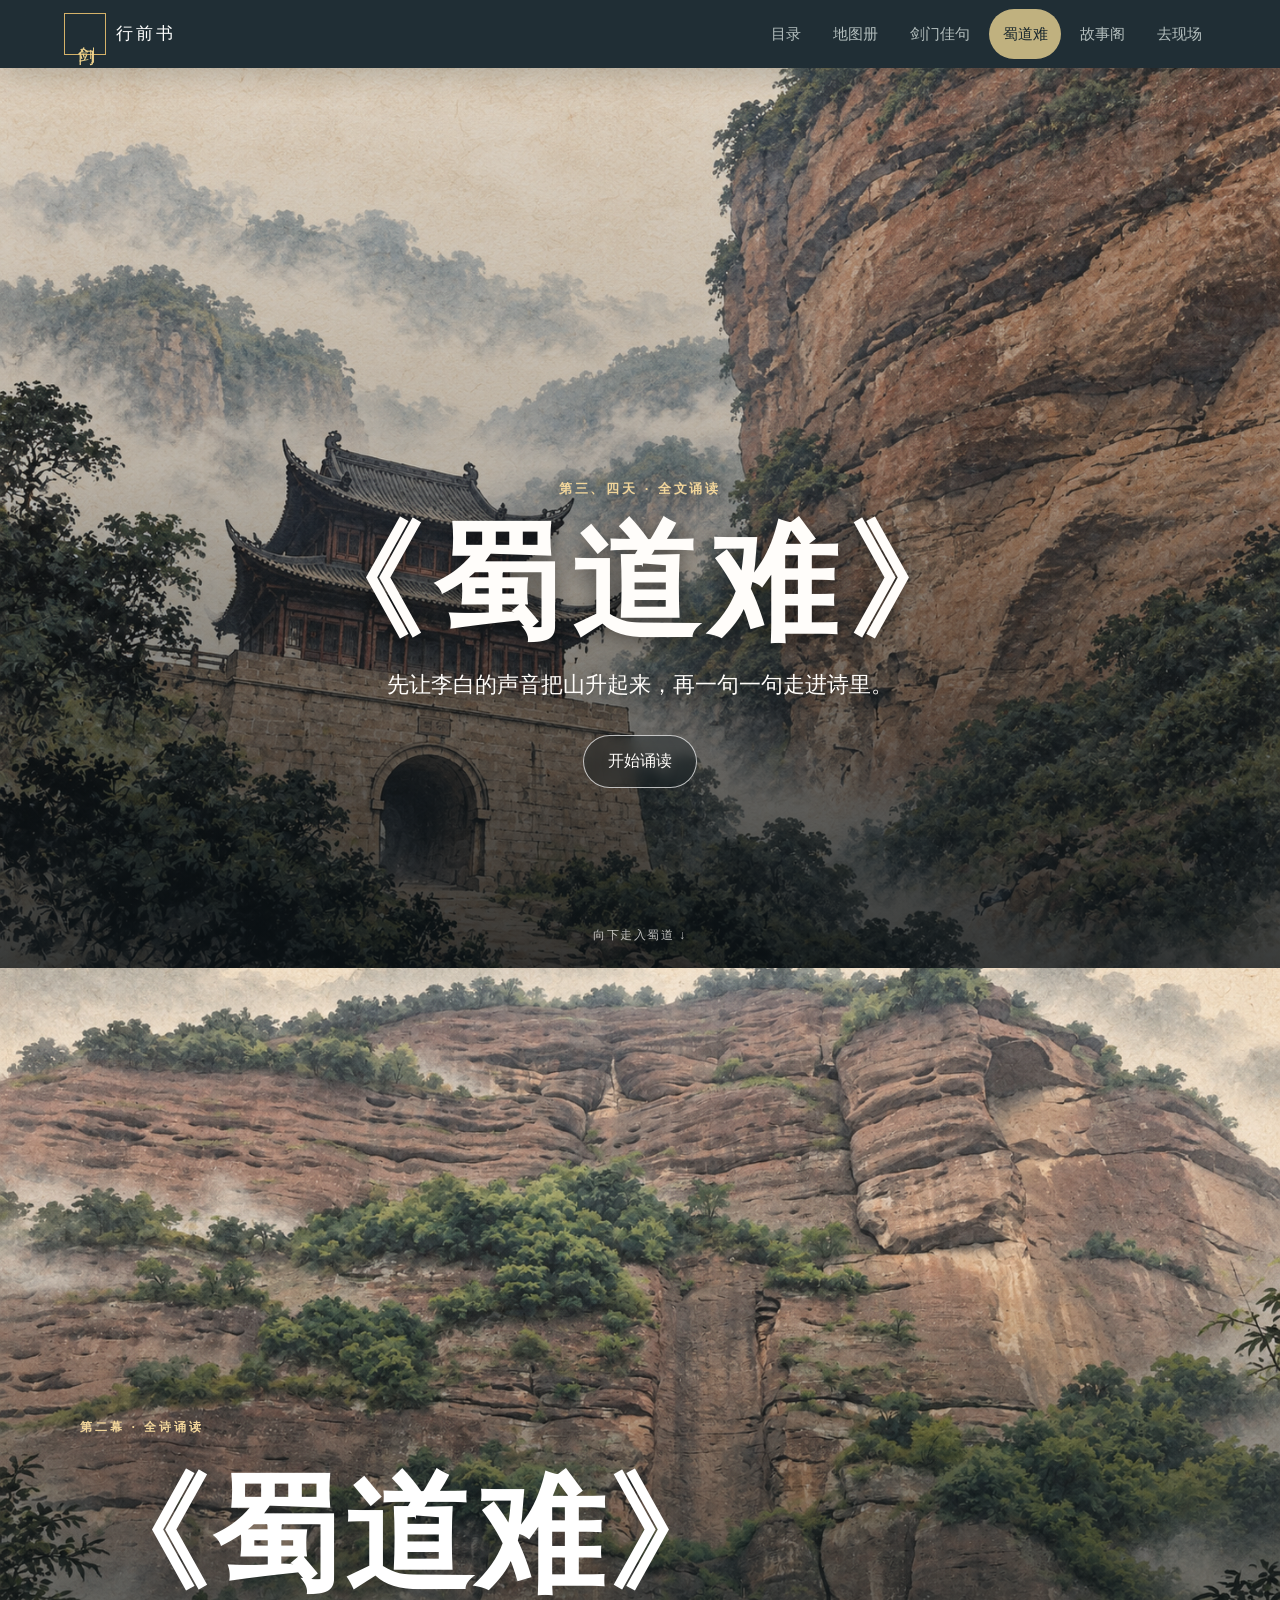
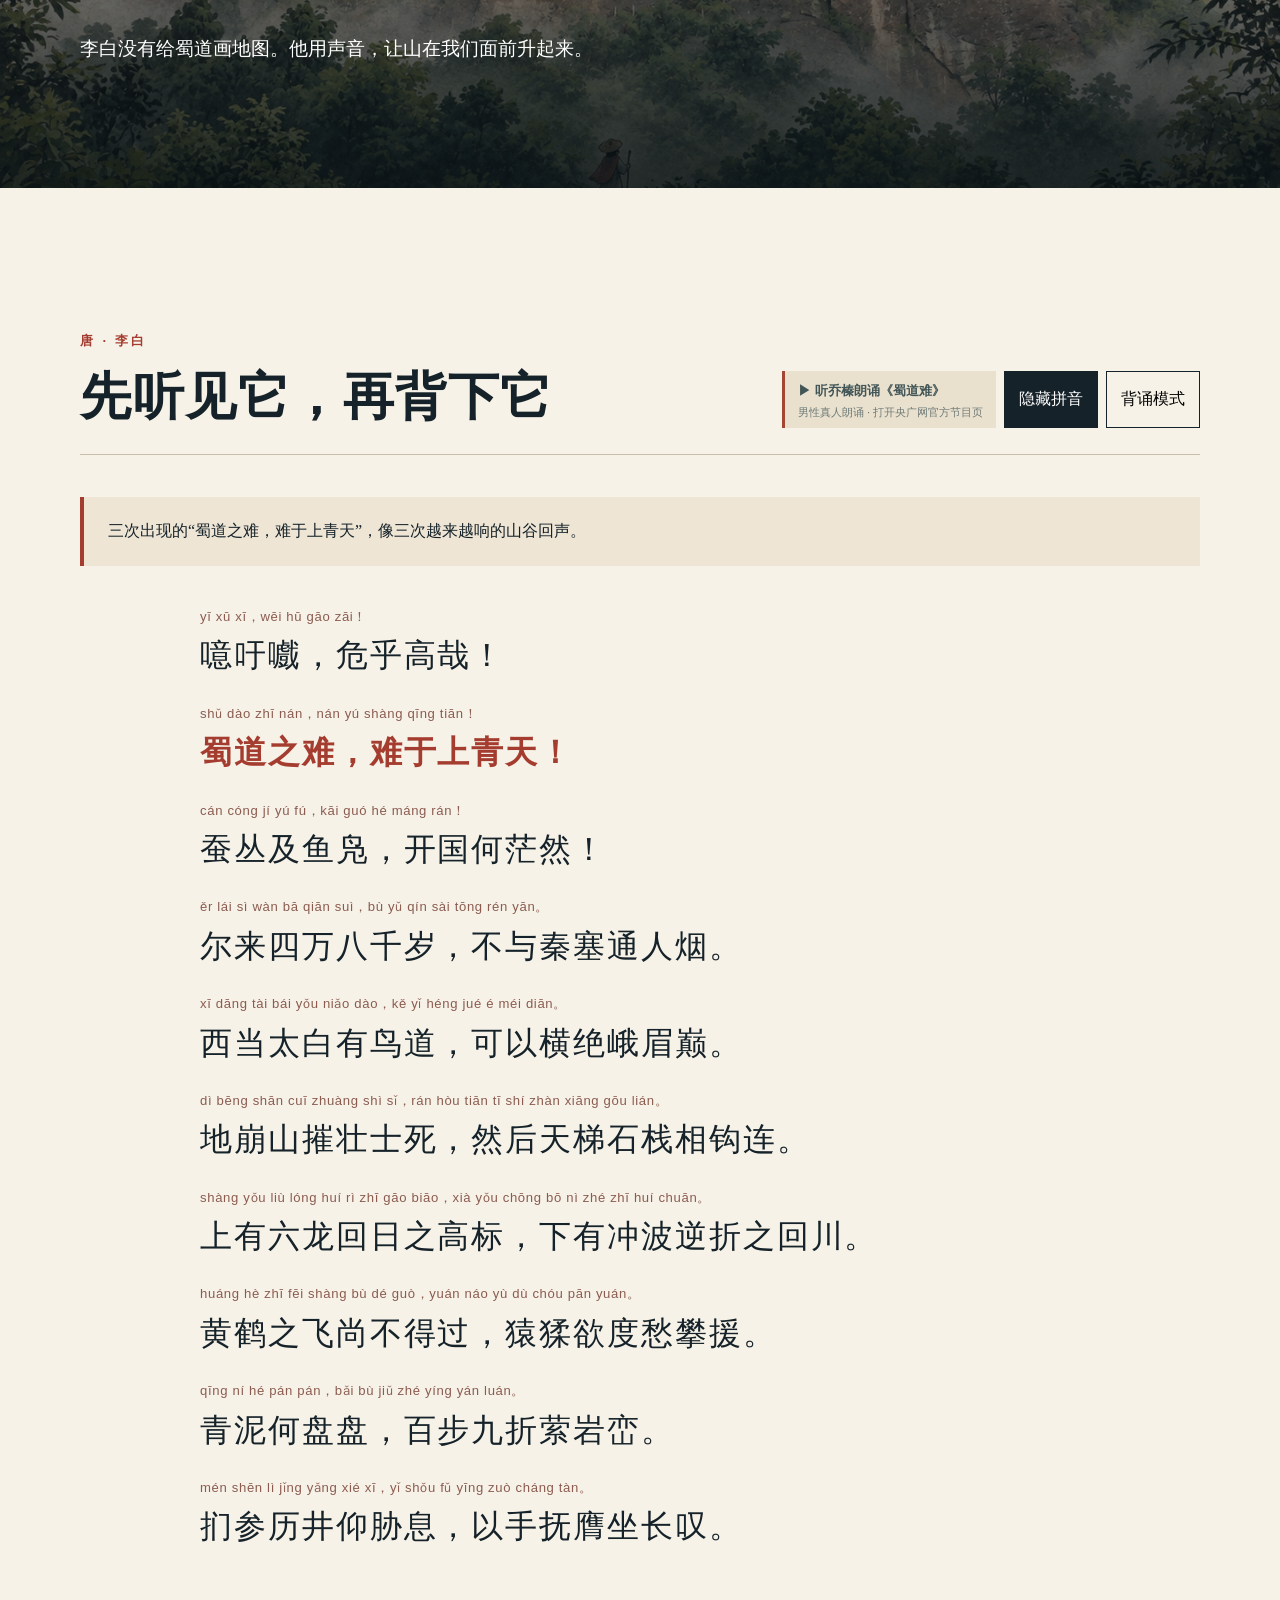
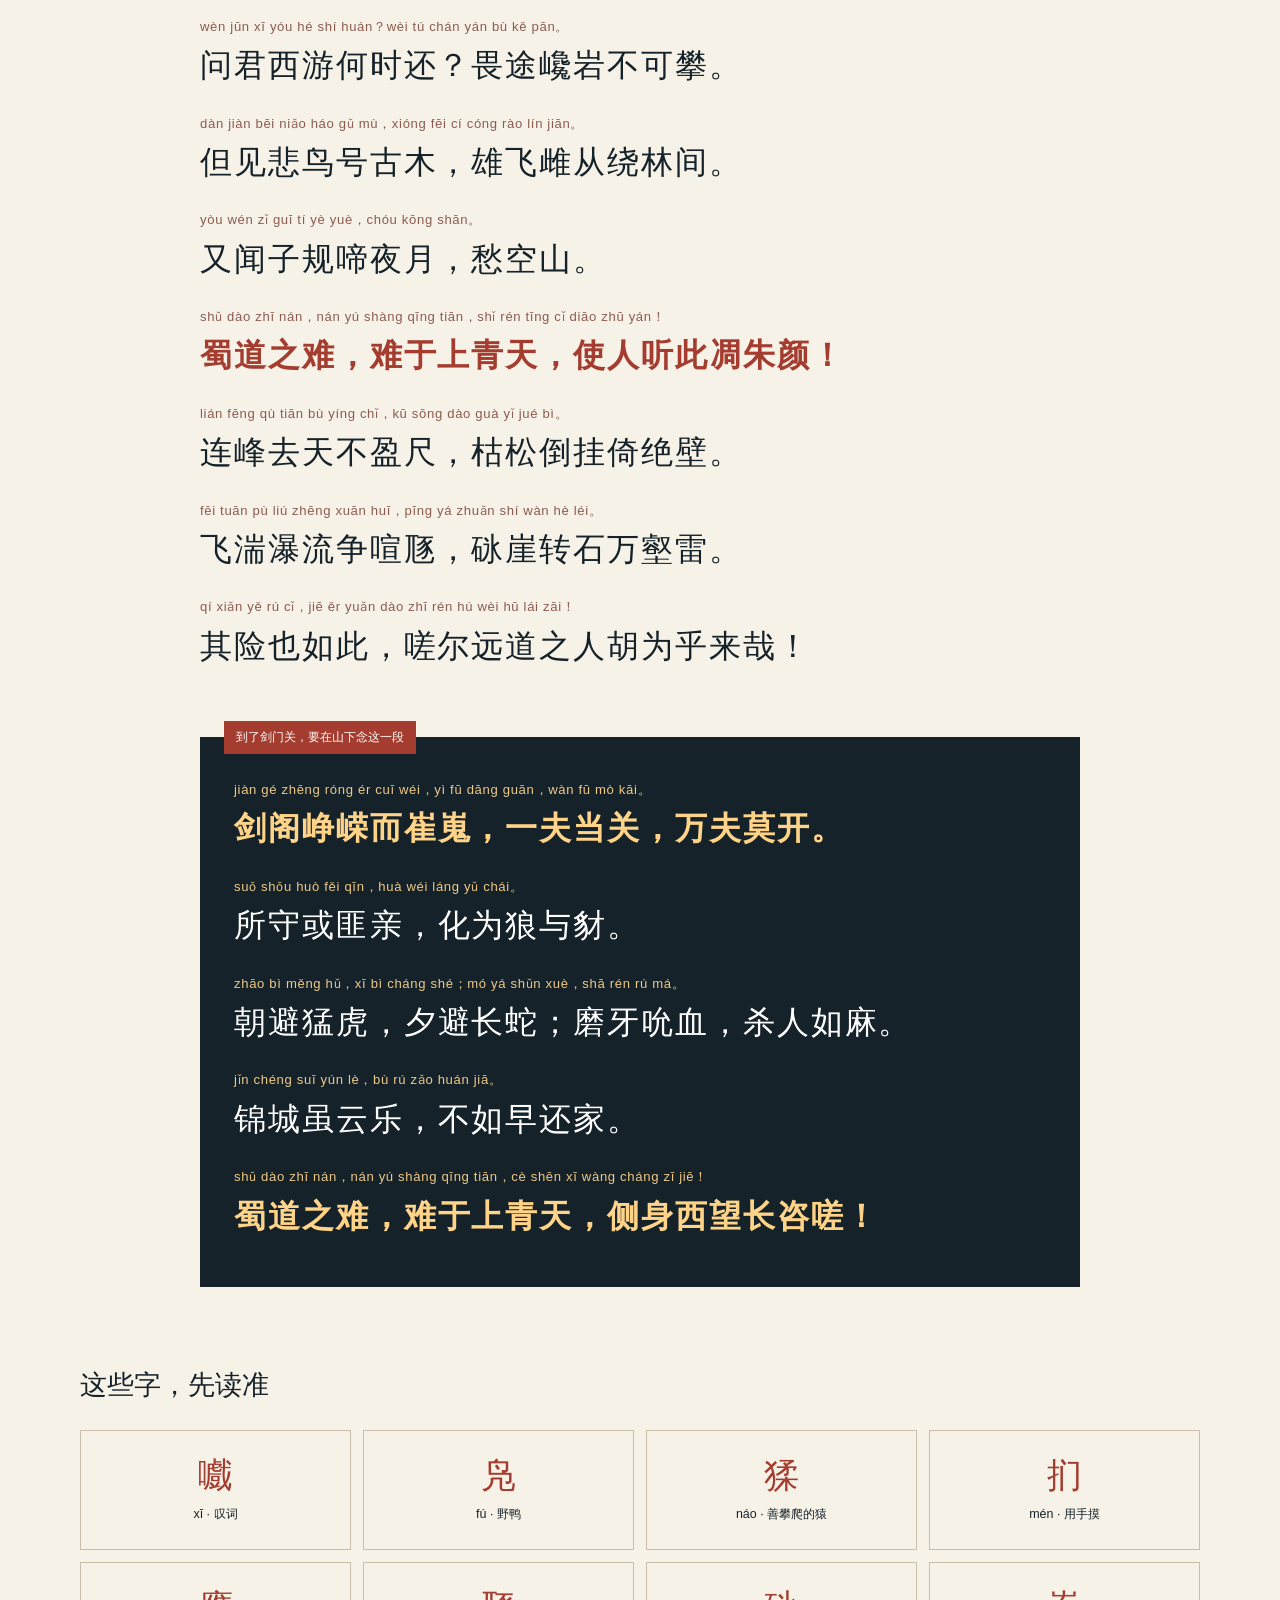
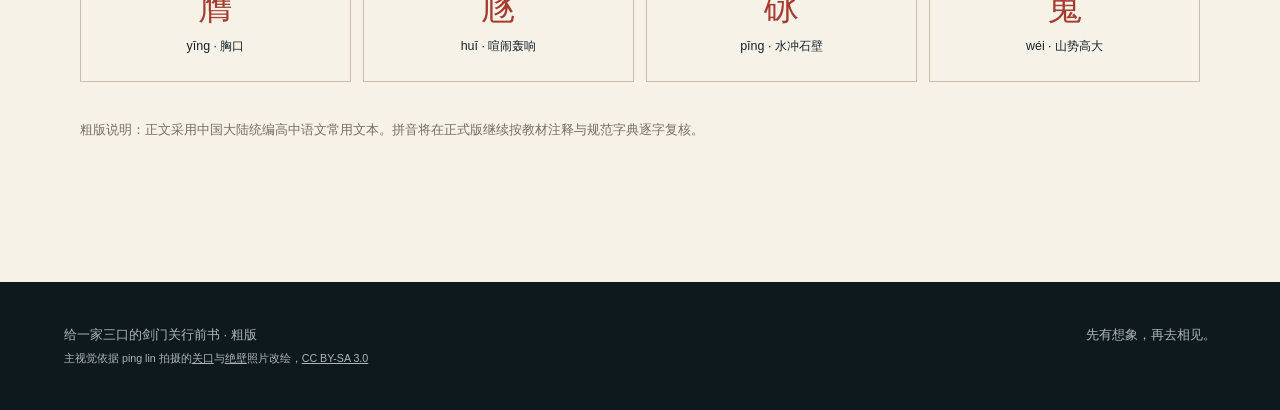
==== shudaonan.html @ 5fd0c571 "Publish complete Jianmen Pass family reading site" ====
<!doctype html>
<html lang="zh-CN">
<head>
  <meta charset="utf-8">
  <meta name="viewport" content="width=device-width, initial-scale=1">
  <meta name="theme-color" content="#17252c">
  <meta name="description" content="给孩子的剑门关行前想象之旅：诗词、地理与历史故事。">
  <title>《蜀道难》全文诵读｜剑门行前书</title>
  <link rel="icon" href="assets/favicon.svg" type="image/svg+xml">
  <link rel="stylesheet" href="styles.css">
</head>
<body class="poem-book">
  <header class="book-nav">
    <a class="book-mark" href="index.html"><span>剑门</span>行前书</a>
    <button class="nav-menu" type="button" aria-expanded="false" aria-controls="chapter-nav">章节</button>
    <nav id="chapter-nav" aria-label="全书章节"><a href="index.html">目录</a><a href="map.html">地图册</a><a href="quotes.html">剑门佳句</a><a class="current" href="shudaonan.html">蜀道难</a><a href="stories.html">故事阁</a><a href="quest.html">去现场</a></nav>
  </header>

  <main>
    <section class="hero" id="start">
      <img src="assets/jianmen-hero.png" alt="依据真实剑门关关楼与砾岩绝壁改绘的水墨画">
      <div class="hero-shade"></div>
      <div class="hero-copy">
        <p class="eyebrow">第三、四天 · 全文诵读</p>
        <h1>《蜀道难》</h1>
        <p>先让李白的声音把山升起来，再一句一句走进诗里。</p>
        <a class="start-button" href="#poem">开始诵读</a>
      </div>
      <span class="scroll-hint" aria-hidden="true">向下走入蜀道 ↓</span>
    </section>

    <section class="chapter gate" id="gate">
      <div class="chapter-number">第一幕</div>
      <div class="gate-grid">
        <div>
          <p class="kicker">两座大山，为什么会成为一扇门？</p>
          <h2>山把路挤得很窄，<br>人便在这里造了一座关。</h2>
          <p class="lead">想象古代的四川：四周都是大山。要从北方走进来，人、马和货物不能随便翻山，只能寻找少数能够穿过群山的道路。</p>
          <p>大剑山与小剑山之间，有一道狭窄的通路。两边山峰高高立起，远看像两扇石门——“剑门”这个名字，便有了画面。</p>
        </div>
        <aside class="think-card">
          <span>先别找标准答案</span>
          <strong>如果一条路窄到只能容下很少的人，很多人一起进攻会发生什么？</strong>
          <button type="button" class="reveal-button" data-reveal="gate-answer">看看古人的答案</button>
          <p id="gate-answer" class="hidden-answer">守在狭窄处的人不用面对所有敌人。这就是“一夫当关，万夫莫开”背后的地理。</p>
        </aside>
      </div>
    </section>

    <section class="poem-intro" id="poem">
      <img src="assets/shudao-poem.png" alt="依据真实剑门关层状砾岩绝壁改绘的水墨画，画中有一位小小的古代旅人">
      <div class="poem-title">
        <p class="chapter-number light">第二幕 · 全诗诵读</p>
        <h2>《蜀道难》</h2>
        <p>李白没有给蜀道画地图。他用声音，让山在我们面前升起来。</p>
      </div>
    </section>

    <section class="poem-reader" aria-labelledby="poem-heading">
      <div class="reader-head">
        <div>
          <p class="kicker">唐 · 李白</p>
          <h2 id="poem-heading">先听见它，再背下它</h2>
        </div>
        <div class="reader-controls" aria-label="诵读显示设置">
          <a class="audio-status audio-ready" href="https://www.cnr.cn/zgzb/zgdwt107/wzsl/" target="_blank" rel="noreferrer"><b>▶ 听乔榛朗诵《蜀道难》</b><small>男性真人朗诵 · 打开央广网官方节目页</small></a>
          <button type="button" class="control active" id="pinyin-toggle" aria-pressed="true">隐藏拼音</button>
          <button type="button" class="control" id="memory-toggle" aria-pressed="false">背诵模式</button>
        </div>
      </div>

      <div class="chant-note">三次出现的“蜀道之难，难于上青天”，像三次越来越响的山谷回声。</div>

      <article class="poem-text pinyin-on">
        <section class="poem-stanza">
          <p class="pinyin">yī xū xī，wēi hū gāo zāi！</p><p class="verse">噫吁嚱，危乎高哉！</p>
          <p class="pinyin">shǔ dào zhī nán，nán yú shàng qīng tiān！</p><p class="verse refrain">蜀道之难，难于上青天！</p>
          <p class="pinyin">cán cóng jí yú fú，kāi guó hé máng rán！</p><p class="verse">蚕丛及鱼凫，开国何茫然！</p>
          <p class="pinyin">ěr lái sì wàn bā qiān suì，bù yǔ qín sài tōng rén yān。</p><p class="verse">尔来四万八千岁，不与秦塞通人烟。</p>
          <p class="pinyin">xī dāng tài bái yǒu niǎo dào，kě yǐ héng jué é méi diān。</p><p class="verse">西当太白有鸟道，可以横绝峨眉巅。</p>
          <p class="pinyin">dì bēng shān cuī zhuàng shì sǐ，rán hòu tiān tī shí zhàn xiāng gōu lián。</p><p class="verse">地崩山摧壮士死，然后天梯石栈相钩连。</p>
          <p class="pinyin">shàng yǒu liù lóng huí rì zhī gāo biāo，xià yǒu chōng bō nì zhé zhī huí chuān。</p><p class="verse">上有六龙回日之高标，下有冲波逆折之回川。</p>
          <p class="pinyin">huáng hè zhī fēi shàng bù dé guò，yuán náo yù dù chóu pān yuán。</p><p class="verse">黄鹤之飞尚不得过，猿猱欲度愁攀援。</p>
          <p class="pinyin">qīng ní hé pán pán，bǎi bù jiǔ zhé yíng yán luán。</p><p class="verse">青泥何盘盘，百步九折萦岩峦。</p>
          <p class="pinyin">mén shēn lì jǐng yǎng xié xī，yǐ shǒu fǔ yīng zuò cháng tàn。</p><p class="verse">扪参历井仰胁息，以手抚膺坐长叹。</p>
        </section>

        <section class="poem-stanza">
          <p class="pinyin">wèn jūn xī yóu hé shí huán？wèi tú chán yán bù kě pān。</p><p class="verse">问君西游何时还？畏途巉岩不可攀。</p>
          <p class="pinyin">dàn jiàn bēi niǎo háo gǔ mù，xióng fēi cí cóng rào lín jiān。</p><p class="verse">但见悲鸟号古木，雄飞雌从绕林间。</p>
          <p class="pinyin">yòu wén zǐ guī tí yè yuè，chóu kōng shān。</p><p class="verse">又闻子规啼夜月，愁空山。</p>
          <p class="pinyin">shǔ dào zhī nán，nán yú shàng qīng tiān，shǐ rén tīng cǐ diāo zhū yán！</p><p class="verse refrain">蜀道之难，难于上青天，使人听此凋朱颜！</p>
          <p class="pinyin">lián fēng qù tiān bù yíng chǐ，kū sōng dào guà yǐ jué bì。</p><p class="verse">连峰去天不盈尺，枯松倒挂倚绝壁。</p>
          <p class="pinyin">fēi tuān pù liú zhēng xuān huī，pīng yá zhuǎn shí wàn hè léi。</p><p class="verse">飞湍瀑流争喧豗，砯崖转石万壑雷。</p>
          <p class="pinyin">qí xiǎn yě rú cǐ，jiē ěr yuǎn dào zhī rén hú wèi hū lái zāi！</p><p class="verse">其险也如此，嗟尔远道之人胡为乎来哉！</p>
        </section>

        <section class="poem-stanza key-stanza">
          <span class="location-tag">到了剑门关，要在山下念这一段</span>
          <p class="pinyin">jiàn gé zhēng róng ér cuī wéi，yì fū dāng guān，wàn fū mò kāi。</p><p class="verse refrain">剑阁峥嵘而崔嵬，一夫当关，万夫莫开。</p>
          <p class="pinyin">suǒ shǒu huò fěi qīn，huà wéi láng yǔ chái。</p><p class="verse">所守或匪亲，化为狼与豺。</p>
          <p class="pinyin">zhāo bì měng hǔ，xī bì cháng shé；mó yá shǔn xuè，shā rén rú má。</p><p class="verse">朝避猛虎，夕避长蛇；磨牙吮血，杀人如麻。</p>
          <p class="pinyin">jǐn chéng suī yún lè，bù rú zǎo huán jiā。</p><p class="verse">锦城虽云乐，不如早还家。</p>
          <p class="pinyin">shǔ dào zhī nán，nán yú shàng qīng tiān，cè shēn xī wàng cháng zī jiē！</p><p class="verse refrain">蜀道之难，难于上青天，侧身西望长咨嗟！</p>
        </section>
      </article>

      <div class="word-bank">
        <h3>这些字，先读准</h3>
        <div class="word-grid">
          <button type="button"><b>嚱</b><span>xī · 叹词</span></button>
          <button type="button"><b>凫</b><span>fú · 野鸭</span></button>
          <button type="button"><b>猱</b><span>náo · 善攀爬的猿</span></button>
          <button type="button"><b>扪</b><span>mén · 用手摸</span></button>
          <button type="button"><b>膺</b><span>yīng · 胸口</span></button>
          <button type="button"><b>豗</b><span>huī · 喧闹轰响</span></button>
          <button type="button"><b>砯</b><span>pīng · 水冲石壁</span></button>
          <button type="button"><b>嵬</b><span>wéi · 山势高大</span></button>
        </div>
      </div>
      <p class="source-note">粗版说明：正文采用中国大陆统编高中语文常用文本。拼音将在正式版继续按教材注释与规范字典逐字复核。</p>
    </section>

    <section class="chapter story" id="story">
      <div class="chapter-number">第三幕</div>
      <p class="kicker">公元263年 · 剑阁</p>
      <h2>姜维守住了正门，<br>历史却从另一条小路走来。</h2>
      <div class="story-path">
        <article><span>01</span><h3>退守剑阁</h3><p>蜀汉将领姜维把军队守在险要的剑阁。山路狭窄，人数更多的魏军也难以前进。</p></article>
        <article><span>02</span><h3>正面难破</h3><p>险要的地形像一面天然城墙。剑阁让“一夫当关”不再只是一句夸张。</p></article>
        <article><span>03</span><h3>绕过山门</h3><p>邓艾没有继续从正面强攻，而是冒险绕行阴平小道，最终进入蜀地。</p></article>
      </div>
      <blockquote>好地形可以保护一个地方，<br>但历史不一定只从正门走进来。</blockquote>
    </section>

    <section class="chapter home" id="home">
      <div class="home-copy">
        <div class="chapter-number light">第四幕</div>
        <p class="kicker light">山门的后面，并不只是地图上的四川</p>
        <h2>它守着炊烟、田地、街巷，<br>也守着人们回家的方向。</h2>
        <p>对于从北方长途跋涉而来的人，穿过剑门，是进入蜀地；对于生活在四川的人，这道关也像家门——门外是漫长险路，门内是熟悉的生活。</p>
        <p>剑门关的特殊，不只因为它难走、难攻。更因为千百年来，人们总会想到：这道门的身后，有什么值得守护？</p>
      </div>
      <div class="home-light" aria-hidden="true"><span></span><span></span><span></span><span></span><span></span></div>
    </section>

    <section class="chapter quest" id="quest">
      <div class="chapter-number">第五幕 · 到了现场</div>
      <h2>把答案留给真正的山</h2>
      <p class="lead">不用急着拍照。先站一会儿，看看诗里的山有没有出现。</p>
      <div class="quest-grid">
        <label><input type="checkbox"><span><b>寻找石门</b>哪两座山最像打开的门？</span></label>
        <label><input type="checkbox"><span><b>测量古道</b>最窄的地方能并排走几个人？</span></label>
        <label><input type="checkbox"><span><b>让山回应</b>找一个地方念“一夫当关，万夫莫开”。</span></label>
        <label><input type="checkbox"><span><b>变成旅人</b>想象没有汽车和索道，你会怎样入蜀？</span></label>
        <label><input type="checkbox"><span><b>找到敬畏</b>哪一刻，你觉得山比人强大？</span></label>
        <label><input type="checkbox"><span><b>带回一幅画</b>回来后，画出你心里的剑门关。</span></label>
      </div>
      <a class="back-top" href="#start">回到山门 ↑</a>
    </section>
  </main>

  <footer>
    <p>给一家三口的剑门关行前书 · 粗版<br><small>主视觉依据 ping lin 拍摄的<a href="https://commons.wikimedia.org/wiki/File:%E5%8A%8D%E9%96%80%E9%97%9C%E9%97%9C%E5%8F%A3_-_panoramio.jpg" target="_blank" rel="noreferrer">关口</a>与<a href="https://commons.wikimedia.org/wiki/File:%E5%8A%8D%E5%B1%B1%E7%B5%95%E5%A3%81_-_panoramio.jpg" target="_blank" rel="noreferrer">绝壁</a>照片改绘，<a href="https://creativecommons.org/licenses/by-sa/3.0/" target="_blank" rel="noreferrer">CC BY-SA 3.0</a></small></p>
    <p>先有想象，再去相见。</p>
  </footer>
  <script src="book.js"></script><script src="script.js"></script>
</body>
</html>
---- styles.css ----
:root {
  --ink: #152229;
  --ink-soft: #30464e;
  --paper: #f3eee3;
  --paper-deep: #e7dece;
  --cinnabar: #a43d2f;
  --gold: #d7aa58;
  --mist: #d9e1df;
  --white: #fffdfa;
  --serif: "Songti SC", "STSong", "Noto Serif CJK SC", serif;
  --sans: "PingFang SC", "Microsoft YaHei", sans-serif;
}

/* 第二版：多章节数字童书 */
.book-site { background:#f4f0e4; color:#203138; }
.book-nav { position:sticky; top:0; z-index:30; min-height:68px; padding:0 5vw; display:flex; align-items:center; justify-content:space-between; background:rgba(19,35,42,.94); backdrop-filter:blur(12px); box-shadow:0 8px 28px rgba(8,20,24,.18); }
.book-mark { display:flex; align-items:center; gap:.65rem; color:#fff; text-decoration:none; font-family:serif; font-size:1.05rem; letter-spacing:.16em; }
.book-mark span { display:grid; place-items:center; width:42px; height:42px; border:1px solid #d5b269; color:#f1d48e; line-height:1; writing-mode:vertical-rl; letter-spacing:.05em; }
.book-nav nav { display:flex; gap:.3rem; }
.book-nav nav a { color:#dce5e3; text-decoration:none; padding:.72rem .86rem; border-radius:999px; font-size:.91rem; }
.book-nav nav a:hover,.book-nav nav a.current { color:#17252c; background:#efd695; }
.nav-menu { display:none; color:#fff; border:1px solid #7e9293; background:transparent; border-radius:999px; padding:.55rem .9rem; }
.cover { position:relative; min-height:660px; height:calc(100vh - 68px); overflow:hidden; display:flex; align-items:flex-end; }
.cover>img { position:absolute; inset:0; width:100%; height:100%; object-fit:cover; object-position:center; }
.cover-wash { position:absolute; inset:0; background:linear-gradient(90deg,rgba(8,20,25,.78) 0%,rgba(8,20,25,.38) 48%,rgba(8,20,25,.08) 75%),linear-gradient(0deg,rgba(8,20,25,.58),transparent 50%); }
.cover-copy { position:relative; z-index:2; width:min(680px,88vw); margin:0 0 11vh 8vw; color:#fff; }
.book-label { color:#f1d48e; font-size:.9rem; letter-spacing:.24em; }
.cover h1 { margin:.35rem 0 1rem; font-family:serif; font-size:clamp(3.5rem,8vw,7.5rem); font-weight:500; letter-spacing:.05em; line-height:1; }
.cover-copy>p:not(.book-label) { max-width:590px; font-size:clamp(1.06rem,2vw,1.35rem); line-height:1.8; color:#eef2ef; }
.read-next { display:inline-flex; align-items:center; gap:1.2rem; margin-top:1.4rem; padding:1rem 1.35rem; border-radius:4px; background:#d5a84f; color:#17252c; text-decoration:none; font-weight:700; }
.read-next span { font-size:1.4rem; transition:transform .2s; }.read-next:hover span{transform:translateX(5px)}
.trip-date { position:absolute; z-index:2; right:6vw; bottom:7vh; width:128px; height:128px; display:flex; flex-direction:column; justify-content:center; align-items:center; background:rgba(244,240,228,.9); color:#22343b; border-radius:50%; box-shadow:0 12px 35px rgba(0,0,0,.22); transform:rotate(3deg); }
.trip-date b { font-family:serif; font-size:1.35rem; }.trip-date span{font-size:.75rem;margin-top:.3rem}
.reading-table { padding:8rem 6vw; max-width:1440px; margin:auto; }
.section-heading { display:grid; grid-template-columns:150px minmax(300px,760px); gap:.5rem 2rem; align-items:start; margin-bottom:3rem; }
.section-heading>p { grid-row:1/3; margin:0; color:#a44631; letter-spacing:.2em; font-size:.86rem; }
.section-heading h2 { margin:0; font-family:serif; font-size:clamp(2rem,4vw,3.7rem); font-weight:500; line-height:1.2; }
.section-heading span { color:#667478; font-size:1rem; }
.chapter-shelf { display:grid; grid-template-columns:repeat(3,1fr); gap:1.2rem; }
.chapter-card { position:relative; min-height:310px; padding:1.6rem; overflow:hidden; display:flex; flex-direction:column; justify-content:flex-end; text-decoration:none; color:#203138; background:#fffdf6; border:1px solid #d9d2c0; box-shadow:0 12px 30px rgba(40,45,38,.06); transition:transform .2s,box-shadow .2s; }
.chapter-card:hover { transform:translateY(-5px); box-shadow:0 18px 42px rgba(40,45,38,.12); }
.chapter-day { position:absolute; top:1.3rem; left:1.4rem; font-size:.78rem; color:#8d6750; letter-spacing:.12em; }
.card-symbol { position:absolute; right:-.15em; top:-.22em; color:#dce3d8; font-family:serif; font-size:10rem; line-height:1; }
.chapter-card p { margin:0 0 .55rem; color:#a44631; font-size:.82rem; letter-spacing:.15em; }
.chapter-card h3 { position:relative; margin:0 0 .9rem; font-family:serif; font-size:1.65rem; font-weight:500; line-height:1.35; }
.chapter-card small { color:#6b7778; font-size:.88rem; }
.feature-card { color:#f5efe0; background:#263d43; border-color:#263d43; }.feature-card .card-symbol{color:#354e54}.feature-card small{color:#c6d1cf}.feature-card p{color:#efd695}
.quest-card { background:#d6e1dc; }.map-card{background:#e9dfc4}
.family-note { padding:8rem 6vw; text-align:center; color:#f5efe0; background:#20343a; }
.family-note p { color:#d8ba73; letter-spacing:.22em; }.family-note blockquote{max-width:900px;margin:1.6rem auto 0;font-family:serif;font-size:clamp(1.7rem,4vw,3.6rem);line-height:1.45}
.book-footer { display:flex; justify-content:space-between; gap:1rem; padding:2rem 6vw; color:#687475; background:#f4f0e4; font-size:.84rem; }.book-footer a{color:inherit}
@media (max-width:850px){
  .book-nav{min-height:62px}.nav-menu{display:block}.book-nav nav{display:none;position:absolute;top:62px;left:0;right:0;padding:1rem;flex-direction:column;background:#17252c}.book-nav nav.open{display:flex}.book-nav nav a{border-radius:4px}
  .cover{height:auto;min-height:680px}.cover-copy{margin:0 6vw 7rem}.trip-date{right:5vw;bottom:1.7rem;width:105px;height:105px}
  .section-heading{grid-template-columns:1fr}.section-heading>p{grid-row:auto}.chapter-shelf{grid-template-columns:1fr}.chapter-card{min-height:250px}.reading-table{padding:5rem 5vw}.book-footer{flex-direction:column}
}

/* 地图册 */
.chapter-page main{overflow:hidden}.chapter-hero{min-height:470px;padding:7rem 8vw 5rem;display:flex;justify-content:space-between;align-items:flex-end;color:#f5efe0;background:#20343a}.chapter-hero>div{max-width:760px}.chapter-hero p:first-child,.map-level{color:#e4c77f;letter-spacing:.2em;font-size:.82rem}.chapter-hero h1{margin:.8rem 0 1.4rem;font-family:serif;font-size:clamp(3.2rem,7vw,6.8rem);font-weight:500;line-height:1.05}.chapter-hero>div>p:last-child{max-width:670px;color:#dce5e1;font-size:1.12rem;line-height:1.9}.zoom-steps{margin:0;padding:0;list-style:none}.zoom-steps li{position:relative;padding:.7rem 0 .7rem 2.4rem;color:#9eb0ad}.zoom-steps li:before{content:"";position:absolute;left:.3rem;top:50%;width:8px;height:8px;border:1px solid #c6d2cf;border-radius:50%;transform:translateY(-50%)}.zoom-steps li:not(:last-child):after{content:"";position:absolute;left:.55rem;top:70%;height:60%;border-left:1px solid #657b7a}.zoom-steps li.active{color:#efd695;font-weight:700}.zoom-steps li.active:before{background:#efd695;border-color:#efd695}
.map-spread{min-height:650px;padding:7rem 7vw;display:grid;grid-template-columns:minmax(300px,.8fr) minmax(420px,1.2fr);gap:6vw;align-items:center}.spread-copy h2{margin:.7rem 0 1.5rem;font-family:serif;font-size:clamp(2.3rem,4.8vw,4.5rem);font-weight:500;line-height:1.18}.spread-copy>p{font-size:1.06rem;line-height:1.95;color:#4d5f63}.kid-note{padding:1rem 1.2rem;border-left:4px solid #bd7c4c;background:#eee4cd;color:#293b40!important}.locator-diagram{position:relative;min-height:480px;padding:2rem;background:#263d43;box-shadow:18px 18px 0 #d2c39e;overflow:hidden}.region{position:absolute;display:grid;place-items:center;border:1px solid rgba(255,255,255,.25);color:#cbd8d5;font-size:.82rem}.region.north{left:17%;top:10%;width:58%;height:29%;transform:skew(-7deg);background:#496068}.region.east{right:7%;top:28%;width:34%;height:45%;transform:skewY(8deg);background:#3d565c}.region.southwest{left:12%;bottom:13%;width:50%;height:44%;transform:skewY(-5deg);background:#7b8068}.sichuan-chip{display:flex;flex-direction:column;justify-content:center;align-items:center;width:120px;height:90px;border-radius:50% 45% 52% 42%;color:#20343a;background:#efd695;box-shadow:0 12px 25px rgba(0,0,0,.2);font-family:serif;font-size:1.55rem;transform:skewY(5deg)}.sichuan-chip small{font-family:sans-serif;font-size:.68rem}.locator-diagram>p{position:absolute;right:1rem;bottom:.7rem;color:#aebebb;text-align:right;font-size:.75rem}.compass{position:absolute;z-index:4;left:1rem;top:1rem;color:#efd695}.compass i{display:block;height:45px;margin:.2rem 0 .2rem .5rem;border-left:1px solid #efd695}.compass span{font-size:.7rem}
.basin-spread{background:#dce3dd;grid-template-columns:1.15fr .85fr}.terrain-stage{position:relative;min-height:500px;perspective:900px}.ridge{position:absolute;left:4%;right:4%;height:170px;clip-path:polygon(0 75%,8% 46%,18% 61%,29% 20%,41% 55%,51% 27%,65% 67%,76% 31%,87% 58%,100% 40%,100% 100%,0 100%);transform:rotateX(58deg);transform-origin:bottom;box-shadow:0 -3px 0 rgba(255,255,255,.25)}.ridge span{position:absolute;right:12%;bottom:18%;font-size:.8rem}.ridge-back{top:30px;background:#829296;color:#fff}.ridge-mid{top:120px;background:#647c78;color:#fff}.ridge-front{top:220px;background:#aa805e;color:#fff}.gate-notch{position:absolute;left:51%;bottom:5%;padding:.45rem .65rem;color:#263d43;background:#efd695;font-size:.74rem}.basin-floor{position:absolute;left:8%;right:8%;bottom:0;height:150px;transform:rotateX(58deg);transform-origin:top;background:linear-gradient(150deg,#99aa7c,#d7bd77);box-shadow:0 20px 35px rgba(55,72,66,.16)}.city{position:absolute;padding:.35rem .55rem;border-radius:999px;color:#fff;background:#a44732;font-size:.72rem}.guangyuan{left:53%;top:8%}.chengdu{left:48%;bottom:12%}.road-line{position:absolute;left:55%;top:14%;width:3px;height:73%;background:#f5ecd1;transform:rotate(5deg);box-shadow:0 0 0 1px rgba(80,60,40,.1)}
.route-section{padding:8rem 6vw;background:#faf7ed}.route-scroll{display:flex;align-items:center;justify-content:center;max-width:1200px;margin:5rem auto 2rem}.route-stop{width:128px;text-align:center}.route-stop b{display:grid;place-items:center;width:94px;height:94px;margin:auto;border:1px solid #889895;border-radius:50%;font-family:serif;font-size:1.28rem;background:#fff}.route-stop small{display:block;margin-top:.8rem;color:#71807e}.route-stop.key b{color:#fff;background:#a44732;border-color:#a44732;box-shadow:0 0 0 12px #ead8c4}.route-scroll>i{flex:1;max-width:100px;border-top:2px dotted #80908d}.route-scroll>i.danger{border-color:#a44732}.route-caveat{max-width:760px;margin:auto;text-align:center;color:#7a8786;font-size:.82rem}
.gate-spread{background:#eee6d3}.definition{display:grid;grid-template-columns:76px 1fr;gap:1rem;align-items:center;margin-top:2rem}.definition b{display:grid;place-items:center;width:76px;height:76px;border:1px solid #aa7650;font-family:serif;font-size:2.6rem;color:#a44732}.definition span{line-height:1.7}.gate-cutaway{position:relative;min-height:500px;background:linear-gradient(#a7bec0 0 38%,#d2b985 39%);overflow:hidden;box-shadow:15px 15px 0 #d0c19e}.cliff{position:absolute;bottom:0;width:47%;height:88%;background:repeating-linear-gradient(172deg,#8b6953 0 16px,#a27d5d 17px 32px,#765844 33px 38px)}.left-cliff{left:-4%;clip-path:polygon(0 0,85% 9%,100% 100%,0 100%)}.right-cliff{right:-4%;clip-path:polygon(15% 9%,100% 0,100% 100%,0 100%)}.pass-road{position:absolute;left:43%;bottom:0;width:14%;height:65%;background:#cfb783;clip-path:polygon(44% 0,58% 0,100% 100%,0 100%)}.tiny-gate{position:absolute;left:50%;bottom:21%;padding:.35rem .5rem;transform:translateX(-50%);color:#f5ecd8;background:#293d42;font-size:.72rem}.travellers{position:absolute;left:50%;bottom:8%;transform:translateX(-50%) rotate(90deg);color:#613f2b;letter-spacing:.2rem}.direction{position:absolute;z-index:3;top:1rem;padding:.3rem .5rem;background:rgba(245,239,224,.8);font-size:.73rem}.north-label{left:1rem}.south-label{right:1rem}
.answer-section{padding:9rem 8vw;text-align:center;color:#f5efe0;background:#1c3037}.answer-section>p{color:#dfc27b;letter-spacing:.15em}.answer-section h2{max-width:1000px;margin:1.5rem auto 2.5rem;font-family:serif;font-size:clamp(2rem,4vw,4rem);font-weight:500;line-height:1.45}.source-strip{padding:2.5rem 6vw;color:#536467;background:#dce3dd;font-size:.84rem;line-height:1.7}.source-strip b{color:#263d43}.source-strip p{display:inline}.source-strip a{margin-left:1rem;color:#7b4d34}.chapter-footer{display:flex;justify-content:space-between;padding:2rem 6vw;background:#f4f0e4}.chapter-footer a{color:#31464b;text-decoration:none}.chapter-footer span{color:#7b8787;font-size:.84rem}
@media(max-width:850px){.chapter-hero{min-height:500px;padding:5rem 6vw 3rem;display:block}.zoom-steps{display:flex;margin-top:2rem}.zoom-steps li{padding:.5rem 1rem .5rem 1.5rem}.zoom-steps li:not(:last-child):after{left:100%;top:50%;width:1rem;height:auto;border-top:1px solid #657b7a;border-left:0}.map-spread,.basin-spread{grid-template-columns:1fr;padding:5rem 5vw}.country-spread .locator-diagram{grid-row:2}.locator-diagram{min-height:390px}.terrain-stage{min-height:390px}.ridge{height:140px}.ridge-mid{top:95px}.ridge-front{top:175px}.basin-floor{height:120px}.route-scroll{justify-content:flex-start;overflow-x:auto;padding:1rem}.route-scroll>i{min-width:55px}.route-stop{min-width:105px}.route-stop b{width:76px;height:76px}.gate-cutaway{min-height:390px}.source-strip p{display:block}.source-strip a{display:block;margin:.45rem 0}.chapter-footer{gap:1rem;flex-wrap:wrap}.chapter-footer span{order:3;width:100%;text-align:center}}

.poem-book #story,.poem-book #home,.poem-book #quest,.poem-book .chapter.gate{display:none}.poem-book .poem-intro{margin-top:0}.poem-book .read-aloud{color:#f8f0d8;background:#a44732;border-color:#a44732}
.quotes-hero{background:linear-gradient(125deg,#394c50,#1b2e35)}.quote-gallery{padding:7rem 7vw;display:grid;grid-template-columns:repeat(2,minmax(0,1fr));gap:1.4rem;background:#ede7d8}.quote-sheet{position:relative;min-height:590px;padding:3.2rem;display:flex;flex-direction:column;color:#24363c;background:#fffdf5;border:1px solid #d3cab5;box-shadow:0 15px 30px rgba(40,45,38,.06)}.quote-no{position:absolute;right:2rem;top:1.4rem;color:#c9cfc7;font-family:serif;font-size:4.5rem}.quote-text{position:relative;margin:2.6rem 0 2rem;font-family:serif;font-size:clamp(2rem,3.6vw,3.8rem);line-height:1.45}.quote-meta{display:flex;flex-direction:column;gap:.35rem;padding-top:1.2rem;border-top:1px solid #c9c3b4}.quote-meta span{color:#7d8888;font-size:.82rem}.child-reading{font-size:1rem;line-height:1.9}.speak-quote{align-self:flex-start;margin-top:auto;padding:.75rem 1rem;border:1px solid #9f6848;color:#8f432e;background:transparent;cursor:pointer}.quote-sheet aside{margin-top:1.2rem;padding:1rem;background:#eee6d4;color:#5b6968;font-size:.88rem;line-height:1.7}.dark-sheet{color:#f1eddf;background:#294048}.dark-sheet .quote-no{color:#40595f}.dark-sheet .quote-meta span,.dark-sheet .child-reading{color:#d3ddda}.dark-sheet .speak-quote{color:#efd695;border-color:#efd695}.dark-sheet aside{color:#e9e2d0;background:#1e3238}.rain-sheet{background:linear-gradient(rgba(249,248,242,.92),rgba(224,232,227,.95))}.seal-sheet{background:#e4d1b0}.seal-sheet aside{background:#f2e6d1}
@media(max-width:850px){.quote-gallery{grid-template-columns:1fr;padding:4rem 5vw}.quote-sheet{min-height:520px;padding:2rem}.quote-text{margin-top:3rem}}

/* 使用权威原图的地图册 */
.real-map-spread,.road-map-section{padding:7rem 6vw;display:grid;grid-template-columns:minmax(280px,.65fr) minmax(520px,1.35fr);gap:5vw;align-items:center;background:#f5f1e5}.real-map-spread.reverse{background:#dfe6df}.map-reading>span,.photo-explain span{color:#a44732;font-size:.82rem;letter-spacing:.18em}.map-reading h2,.photo-explain h2{margin:.7rem 0 1.5rem;font-family:serif;font-size:clamp(2.4rem,4.8vw,4.6rem);font-weight:500;line-height:1.15}.map-reading p,.map-reading li,.photo-explain p{font-size:1.02rem;line-height:1.9;color:#4e6063}.map-reading ol{padding-left:1.4rem}.map-reading li{margin:.45rem 0}.source-map{margin:0;padding:1rem;background:#fff;box-shadow:0 15px 35px rgba(35,52,57,.14)}.source-map img{display:block;width:100%;height:auto}.source-map figcaption{padding:.9rem .3rem .15rem;color:#667574;font-size:.78rem;line-height:1.6}.road-map-section{grid-template-columns:minmax(320px,1fr) minmax(360px,.8fr);color:#edf2eb;background:#21363c}.road-map-section .map-reading p,.road-map-section .map-reading li{color:#d7e0de}.tall-map{max-width:620px}.finger-route{margin:2rem 0;display:flex;align-items:center;gap:.65rem;flex-wrap:wrap}.finger-route b{padding:.55rem .75rem;border:1px solid #7f9694;font-family:serif;font-size:1.08rem}.finger-route i{color:#dabc72;font-style:normal}.finger-route .key-place{color:#21363c;background:#efd695;border-color:#efd695}.road-map-section .kid-note{color:#263b40!important;background:#eee0bc}.photo-explain{min-height:700px;display:grid;grid-template-columns:1.25fr .75fr;align-items:stretch;background:#e9e1ce}.photo-explain img{width:100%;height:100%;object-fit:cover}.photo-explain>div{padding:7rem 5vw;align-self:center}.photo-explain p{max-width:570px}
@media(max-width:850px){.real-map-spread,.road-map-section,.photo-explain{grid-template-columns:1fr;padding:4.5rem 5vw}.real-map-spread.reverse .map-reading{grid-row:1}.real-map-spread.reverse .source-map{grid-row:2}.source-map{padding:.5rem;overflow:auto}.source-map a{display:block;min-width:720px}.road-map-section .source-map a{min-width:480px}.photo-explain{padding:0}.photo-explain img{max-height:480px}.photo-explain>div{padding:4rem 6vw}}

/* 故事阁 */
.stories-hero{background:linear-gradient(120deg,#4a2d25,#1d3137)}.story-index{padding:5rem 6vw;display:grid;grid-template-columns:repeat(4,1fr);gap:1rem;background:#e9e1d0}.story-index a{min-height:190px;padding:1.4rem;display:flex;flex-direction:column;justify-content:flex-end;color:#26383d;text-decoration:none;background:#fffaf0;border-top:4px solid #a44732}.story-index b{margin-bottom:auto;color:#a44732;font-size:.75rem;letter-spacing:.12em}.story-index span{font-family:serif;font-size:1.55rem}.story-index small{margin-top:.6rem;color:#697777}.story-chapter{padding:8rem 8vw;display:grid;grid-template-columns:.75fr 1.25fr;column-gap:7vw;row-gap:2.2rem;background:#f7f2e5}.story-title{position:sticky;top:100px;align-self:start;grid-row:1 / span 3}.story-title>span{color:#a44732;letter-spacing:.17em;font-size:.8rem}.story-title h2{margin:1rem 0 1.5rem;font-family:serif;font-size:clamp(2.5rem,5vw,5rem);font-weight:500;line-height:1.18}.story-label{display:inline-block;padding:.55rem .8rem;font-size:.78rem}.story-label.legend{color:#744b2b;background:#e8d5ad}.story-label.evidence{color:#2d514b;background:#cfe0d6}.story-label.history{color:#fff;background:#9b4934}.story-illustration{grid-column:2;margin:0;overflow:hidden;background:#17282d;box-shadow:0 18px 45px rgba(15,27,30,.2)}.story-illustration img{display:block;width:100%;aspect-ratio:3/2;object-fit:cover}.story-illustration figcaption{padding:.75rem 1rem;color:#6b7774;background:#eee7d7;font-size:.78rem;line-height:1.55}.story-body{grid-column:2;max-width:760px}.story-body p{font-size:1.08rem;line-height:2;margin:0 0 1.4rem}.story-body .story-opening{font-family:serif;font-size:1.35rem;line-height:1.85;color:#7d3d2d}.story-body blockquote{margin:3rem 0;padding:1.5rem 0;border-top:1px solid #b8aa8d;border-bottom:1px solid #b8aa8d;font-family:serif;font-size:clamp(1.6rem,3vw,2.7rem);line-height:1.5}.story-question{grid-column:2;padding:1.2rem 1.4rem;background:#e5d9bd;color:#53615f;line-height:1.7}.story-question b{display:block;margin-bottom:.35rem;color:#9b4934}.dark-story{color:#efeadd;background:#263b41}.dark-story .story-body p{color:#d8e0dd}.dark-story .story-body .story-opening{color:#efd49b}.dark-story .story-body blockquote{border-color:#6a7b7b}.dark-story .story-question{color:#263b41;background:#e8d5a1}
@media(max-width:850px){.stories-hero{min-height:62vh;padding:6rem 6vw 4rem}.story-index{display:flex;gap:.8rem;padding:2rem 5vw;overflow-x:auto;scroll-snap-type:x mandatory;-webkit-overflow-scrolling:touch}.story-index a{flex:0 0 min(72vw,300px);min-height:160px;scroll-snap-align:start}.story-chapter{grid-template-columns:1fr;padding:4.5rem 5.5vw;row-gap:1.5rem}.story-title{position:static;grid-row:auto}.story-title h2{font-size:clamp(2.35rem,10vw,4rem)}.story-illustration,.story-body,.story-question{grid-column:1}.story-illustration{margin-left:-5.5vw;margin-right:-5.5vw;box-shadow:none}.story-illustration figcaption{padding:.7rem 5.5vw}.story-body{max-width:none}.story-body p{font-size:1.08rem;line-height:1.95;margin-bottom:1.35rem}.story-body .story-opening{font-size:1.3rem}.story-body blockquote{font-size:1.65rem;margin:2.3rem 0}.story-question{padding:1.15rem 1.2rem}}
@media(max-width:520px){.story-chapter{padding-top:3.8rem;padding-bottom:3.8rem}.story-title h2{font-size:2.45rem}.story-body p{font-size:1.04rem;line-height:1.92}.story-illustration img{aspect-ratio:4/3}.story-index a{flex-basis:78vw}.chapter-footer{font-size:.82rem}}

* { box-sizing: border-box; }
html { scroll-behavior: smooth; }
body { margin: 0; color: var(--ink); background: var(--paper); font-family: var(--sans); line-height: 1.8; }
button, input { font: inherit; }
a { color: inherit; }

.topbar {
  position: fixed; z-index: 20; inset: 0 0 auto 0; height: 64px;
  display: flex; align-items: center; justify-content: space-between; gap: 24px;
  padding: 0 5vw; color: var(--white); background: linear-gradient(180deg, rgba(9,18,22,.9), rgba(9,18,22,.45), transparent);
  backdrop-filter: blur(4px);
}
.brand { font-family: var(--serif); font-weight: 700; text-decoration: none; letter-spacing: .12em; white-space: nowrap; }
nav { display: flex; gap: clamp(12px, 2vw, 30px); overflow-x: auto; scrollbar-width: none; }
nav a { font-size: .88rem; text-decoration: none; opacity: .78; white-space: nowrap; }
nav a:hover, nav a:focus-visible { opacity: 1; }

.hero { height: 100svh; min-height: 680px; position: relative; display: grid; place-items: center; overflow: hidden; color: var(--white); }
.hero > img { position: absolute; width: 100%; height: 100%; object-fit: cover; }
.hero-shade { position: absolute; inset: 0; background: linear-gradient(180deg, rgba(9,16,20,.1), rgba(9,16,20,.25) 45%, rgba(9,16,20,.8)); }
.hero-copy { z-index: 2; text-align: center; padding: 24px; transform: translateY(12vh); text-shadow: 0 3px 22px rgba(0,0,0,.55); }
.eyebrow, .kicker { font-size: .82rem; letter-spacing: .22em; text-transform: uppercase; font-weight: 650; color: var(--cinnabar); }
.hero .eyebrow { color: #f2d69b; }
.hero h1 { margin: .12em 0; font: 800 clamp(3.5rem, 10vw, 8.4rem)/1.05 var(--serif); letter-spacing: .08em; }
.hero-copy > p:last-of-type { margin: 12px auto 30px; max-width: 36rem; font-family: var(--serif); font-size: clamp(1.05rem, 2vw, 1.35rem); }
.start-button { display: inline-block; padding: 11px 24px; border: 1px solid rgba(255,255,255,.7); border-radius: 999px; background: rgba(12,25,30,.34); text-decoration: none; backdrop-filter: blur(6px); }
.scroll-hint { position: absolute; z-index: 2; bottom: 22px; font-size: .78rem; letter-spacing: .12em; opacity: .72; }

.chapter, .poem-reader { padding: clamp(80px, 10vw, 144px) max(6vw, calc((100vw - 1120px)/2)); }
.chapter-number { color: var(--cinnabar); font-size: .78rem; letter-spacing: .24em; font-weight: 700; margin-bottom: 18px; }
.light { color: #f2d69b !important; }
h2 { margin: 0 0 28px; font: 750 clamp(2.2rem, 5vw, 4.8rem)/1.22 var(--serif); letter-spacing: .03em; }
.lead { font: 1.25rem/1.9 var(--serif); color: var(--ink-soft); }
.gate-grid { display: grid; grid-template-columns: minmax(0, 1.5fr) minmax(280px, .8fr); gap: clamp(42px, 8vw, 100px); align-items: center; }
.gate-grid > div > p { max-width: 44rem; }
.think-card { padding: 32px; background: var(--ink); color: var(--white); box-shadow: 14px 14px 0 var(--gold); }
.think-card span { display: block; color: var(--gold); font-size: .78rem; letter-spacing: .14em; margin-bottom: 18px; }
.think-card strong { display: block; font: 1.35rem/1.7 var(--serif); }
.reveal-button { margin-top: 24px; border: 0; color: var(--white); background: var(--cinnabar); padding: 9px 15px; border-radius: 3px; cursor: pointer; }
.hidden-answer { display: none; padding-top: 20px; border-top: 1px solid rgba(255,255,255,.2); }
.hidden-answer.show { display: block; }

.poem-intro { height: min(74vw, 820px); min-height: 600px; position: relative; display: flex; align-items: end; overflow: hidden; color: white; }
.poem-intro img { position: absolute; inset: 0; width: 100%; height: 100%; object-fit: cover; }
.poem-intro::after { content: ""; position: absolute; inset: 0; background: linear-gradient(180deg, transparent 35%, rgba(7,16,20,.85)); }
.poem-title { position: relative; z-index: 2; width: 100%; padding: 8vw max(6vw, calc((100vw - 1120px)/2)); }
.poem-title h2 { margin-bottom: 12px; font-size: clamp(4rem, 10vw, 9rem); }
.poem-title p:last-child { max-width: 40rem; font: 1.2rem/1.8 var(--serif); }

.poem-reader { background: #f7f2e8; }
.reader-head { display: flex; justify-content: space-between; gap: 24px; align-items: end; border-bottom: 1px solid #c9beaa; padding-bottom: 26px; }
.reader-head h2 { font-size: clamp(2rem, 4vw, 3.6rem); margin-bottom: 0; }
.reader-controls { display: flex; gap: 8px; flex-wrap: wrap; }
.control { border: 1px solid var(--ink); background: transparent; padding: 8px 14px; cursor: pointer; }
.control.active { color: white; background: var(--ink); }
.chant-note { margin: 42px 0; padding: 20px 24px; border-left: 4px solid var(--cinnabar); background: #eee5d5; font-family: var(--serif); }
.poem-text { max-width: 880px; margin: 0 auto; }
.poem-stanza { margin: 0 0 64px; }
.verse { margin: 0 0 22px; font: clamp(1.3rem, 2.6vw, 2rem)/1.7 var(--serif); letter-spacing: .06em; transition: filter .25s, opacity .25s; }
.pinyin { margin: 0 0 2px; color: #8b5b4f; font-size: .82rem; line-height: 1.4; letter-spacing: .05em; }
.poem-text:not(.pinyin-on) .pinyin { display: none; }
.poem-text.memory .verse:not(.refrain) { filter: blur(7px); opacity: .18; user-select: none; }
.poem-text.memory .verse:not(.refrain):hover, .poem-text.memory .verse:not(.refrain):focus { filter: none; opacity: 1; }
.refrain { color: var(--cinnabar); font-weight: 700; }
.key-stanza { position: relative; padding: 44px 34px 22px; background: var(--ink); color: white; }
.key-stanza .pinyin { color: #efc987; }
.key-stanza .refrain { color: #ffd488; }
.location-tag { position: absolute; top: -16px; left: 24px; color: white; background: var(--cinnabar); padding: 5px 12px; font-size: .78rem; }
.word-bank { margin-top: 80px; }
.word-bank h3 { font: 1.7rem var(--serif); }
.word-grid { display: grid; grid-template-columns: repeat(4, 1fr); gap: 12px; }
.word-grid button { min-height: 120px; border: 1px solid #c9beaa; background: transparent; color: var(--ink); cursor: default; }
.word-grid b { display: block; font: 2.2rem var(--serif); color: var(--cinnabar); }
.word-grid span { font-size: .78rem; }
.source-note { margin-top: 36px; color: #766e62; font-size: .8rem; }

.story { background: var(--mist); }
.story h2 { max-width: 880px; }
.story-path { display: grid; grid-template-columns: repeat(3, 1fr); gap: 1px; margin: 60px 0; background: #9caaa8; }
.story-path article { background: var(--mist); padding: 30px; }
.story-path span { color: var(--cinnabar); font-weight: 750; }
.story-path h3 { font: 1.5rem var(--serif); }
.story blockquote { margin: 0; max-width: 800px; padding-left: 28px; border-left: 5px solid var(--cinnabar); font: clamp(1.7rem, 3vw, 2.7rem)/1.55 var(--serif); }

.home { min-height: 720px; display: grid; grid-template-columns: 1.15fr .85fr; gap: 8vw; align-items: center; color: white; background: radial-gradient(circle at 78% 55%, #c87d37 0, #6a4b36 10%, #213139 34%, #101c22 72%); }
.home-copy p { max-width: 44rem; }
.home-light { height: 360px; position: relative; opacity: .9; }
.home-light span { position: absolute; width: 11px; height: 11px; border-radius: 50%; background: #ffd180; box-shadow: 0 0 32px 10px rgba(255,184,84,.55); }
.home-light span:nth-child(1) { left: 15%; top: 62%; }.home-light span:nth-child(2) { left: 44%; top: 42%; }.home-light span:nth-child(3) { left: 72%; top: 67%; }.home-light span:nth-child(4) { left: 88%; top: 30%; }.home-light span:nth-child(5) { left: 31%; top: 81%; }

.quest { text-align: center; }
.quest .lead { max-width: 600px; margin: 0 auto 42px; }
.quest-grid { text-align: left; display: grid; grid-template-columns: 1fr 1fr; gap: 14px; }
.quest-grid label { display: flex; gap: 15px; align-items: flex-start; padding: 22px; border: 1px solid #c9beaa; background: rgba(255,255,255,.35); cursor: pointer; }
.quest-grid input { width: 22px; height: 22px; accent-color: var(--cinnabar); }
.quest-grid b { display: block; font: 1.2rem var(--serif); }
.back-top { display: inline-block; margin-top: 58px; color: var(--cinnabar); text-decoration: none; border-bottom: 1px solid currentColor; }

footer { display: flex; justify-content: space-between; gap: 20px; padding: 28px 5vw; color: #aeb7b5; background: #0e191e; font-size: .8rem; }

@media (max-width: 800px) {
  .topbar { height: 56px; padding: 0 18px; }
  .brand { font-size: .86rem; }
  nav { gap: 18px; }
  nav a { font-size: .75rem; }
  .hero { min-height: 640px; }
  .hero > img { object-position: 52% center; }
  .hero-copy { transform: translateY(16vh); }
  .gate-grid, .home { grid-template-columns: 1fr; }
  .poem-intro { min-height: 620px; }
  .poem-intro img { object-position: 58% center; }
  .reader-head { align-items: flex-start; flex-direction: column; }
  .story-path { grid-template-columns: 1fr; }
  .word-grid { grid-template-columns: repeat(2, 1fr); }
  .quest-grid { grid-template-columns: 1fr; }
  .home-light { height: 170px; }
  footer { flex-direction: column; gap: 0; }
}

@media (prefers-reduced-motion: reduce) { html { scroll-behavior: auto; } }

.poem-bridge{padding:3rem max(6vw,24px);color:#efe8d8;background:#9b4934}.poem-bridge>span{font-size:.82rem;font-weight:800;letter-spacing:.12em}.poem-bridge h3{max-width:1000px;margin:.8rem 0 1rem;font-family:serif;font-size:clamp(1.8rem,4vw,3.4rem);font-weight:500;line-height:1.45}.poem-bridge p{max-width:760px;font-size:1.04rem;line-height:1.9}.poem-bridge a{display:inline-block;margin-top:.4rem;color:#fff4d5;font-weight:750;text-underline-offset:.25em}
@media(max-width:520px){.poem-bridge{padding:2.2rem 5.5vw}.poem-bridge h3{font-size:1.65rem;line-height:1.55}.poem-bridge p{font-size:1rem;line-height:1.8}}

.terrain-spread{padding:7rem 5vw;display:grid;grid-template-columns:minmax(280px,.58fr) minmax(580px,1.42fr);gap:4vw;align-items:center;color:#edf2eb;background:#263b41}.terrain-spread.close-terrain{color:#263b41;background:#dfe6df}.terrain-spread .map-reading p,.terrain-spread .map-reading li{font-size:1.02rem;line-height:1.9}.terrain-spread:not(.close-terrain) .map-reading p{color:#d7e0de}.terrain-map a{position:relative;display:block;overflow:hidden}.terrain-map img{display:block;width:100%;filter:contrast(1.14) saturate(.88) brightness(.98)}.terrain-key{margin:1.5rem 0;display:flex;flex-wrap:wrap;align-items:center;gap:.5rem}.terrain-key b{padding:.45rem .65rem;color:#263b41;background:#e8d5a1}.terrain-key i{color:#e8d5a1;font-style:normal}.map-trust{font-size:.8rem!important;opacity:.8}.map-pin{position:absolute;z-index:2;display:flex;align-items:center;gap:.45rem;transform:translate(-10px,-100%);filter:drop-shadow(0 2px 4px rgba(0,0,0,.42));pointer-events:none}.map-pin i{width:18px;height:18px;border:4px solid #fff;border-radius:50% 50% 50% 0;background:#c83f2c;transform:rotate(-45deg)}.map-pin b{padding:.28rem .5rem;border:2px solid #9f2f22;border-radius:.35rem;color:#742018;background:#fff4da;font-size:.88rem;white-space:nowrap}.pin-wide{left:32.5%;top:45%}.pin-close{left:36.4%;top:84%}
@media(max-width:850px){.terrain-spread{grid-template-columns:1fr;padding:4.5rem 5vw}.terrain-spread .source-map{width:calc(100% + 10vw);margin-left:-5vw;padding:.45rem}.terrain-spread .source-map a{min-width:760px}.close-terrain .source-map a{min-width:820px}.map-pin b{font-size:.8rem}.terrain-key{overflow-x:auto;flex-wrap:nowrap;padding-bottom:.5rem}.terrain-key b{white-space:nowrap}}

.story-time{margin:0 0 2rem;padding:1rem 1.15rem;border:1px solid #b8aa8d;background:rgba(255,255,255,.5)}.story-time b,.story-time span,.story-time small{display:block}.story-time b{color:#9b4934;font-size:.8rem;letter-spacing:.1em}.story-time span{margin:.35rem 0;font-family:serif;font-size:1.35rem}.story-time small{color:#687675;line-height:1.6}.dark-story .story-time{border-color:#6c7b79;background:rgba(255,255,255,.07)}.dark-story .story-time small{color:#c5cecb}.exact-time{border-left:5px solid #a44732}.legend-time{border-left:5px solid #d7b866}.verse-link{margin:2rem 0;padding:1.2rem 1.3rem;border-left:5px solid #a44732;background:#eee3c9}.verse-link b{color:#923927}.verse-link p{margin:.55rem 0 0!important;color:#405050!important}

.terrain-label{position:absolute;z-index:2;padding:.28rem .65rem;border:1px solid rgba(255,255,255,.85);border-radius:999px;color:#fff7df;background:rgba(25,52,46,.82);box-shadow:0 2px 8px rgba(0,0,0,.28);font-family:serif;font-size:clamp(.85rem,1.35vw,1.2rem);font-weight:800;letter-spacing:.12em;white-space:nowrap;pointer-events:none}.label-qinling{left:49%;top:15%}.label-daba{left:43%;top:34%}.label-basin{left:29%;top:62%}.ancient-travel{margin:1.6rem 0;padding:1.15rem 1.25rem;color:#293d40;background:#e8d5a1}.ancient-travel>b{display:block;margin-bottom:.4rem;color:#923927}.ancient-travel p{margin:.45rem 0!important;color:#3d4b4c!important;line-height:1.75!important}.terrain-spread strong{color:#f2d58d}.close-terrain strong{color:#8e3828}
@media(max-width:850px){.terrain-label{font-size:.85rem}.ancient-travel{padding:1rem}.pin-wide{left:32.5%;top:45%}}

body.stories-page{overflow-x:hidden}.stories-hero>div{width:100%;min-width:0}.stories-hero h1,.stories-hero p{overflow-wrap:anywhere}
@media(max-width:520px){.stories-hero{width:100%;max-width:100vw;overflow:hidden}.stories-hero>div{width:100%;max-width:100%}.stories-hero h1{font-size:2.65rem;line-height:1.08;word-break:break-all}.stories-hero>div>p:last-child{width:100%;max-width:100%;font-size:1rem;line-height:1.75;white-space:normal;word-break:break-all}}

.audio-status{display:flex;flex-direction:column;justify-content:center;min-height:46px;padding:.5rem .8rem;border-left:3px solid #a44732;color:#435657;background:#e9e1ce}.audio-status b{font-size:.82rem}.audio-status small{margin-top:.15rem;font-size:.7rem;line-height:1.35;color:#6f7b78}.audio-ready{text-decoration:none;transition:background .2s ease,transform .2s ease}.audio-ready:hover,.audio-ready:focus-visible{color:#fff;background:#a44732;transform:translateY(-1px)}.audio-ready:hover small,.audio-ready:focus-visible small{color:#fff4de}
@media(max-width:650px){.audio-status{width:100%;order:3;margin-top:.35rem}}
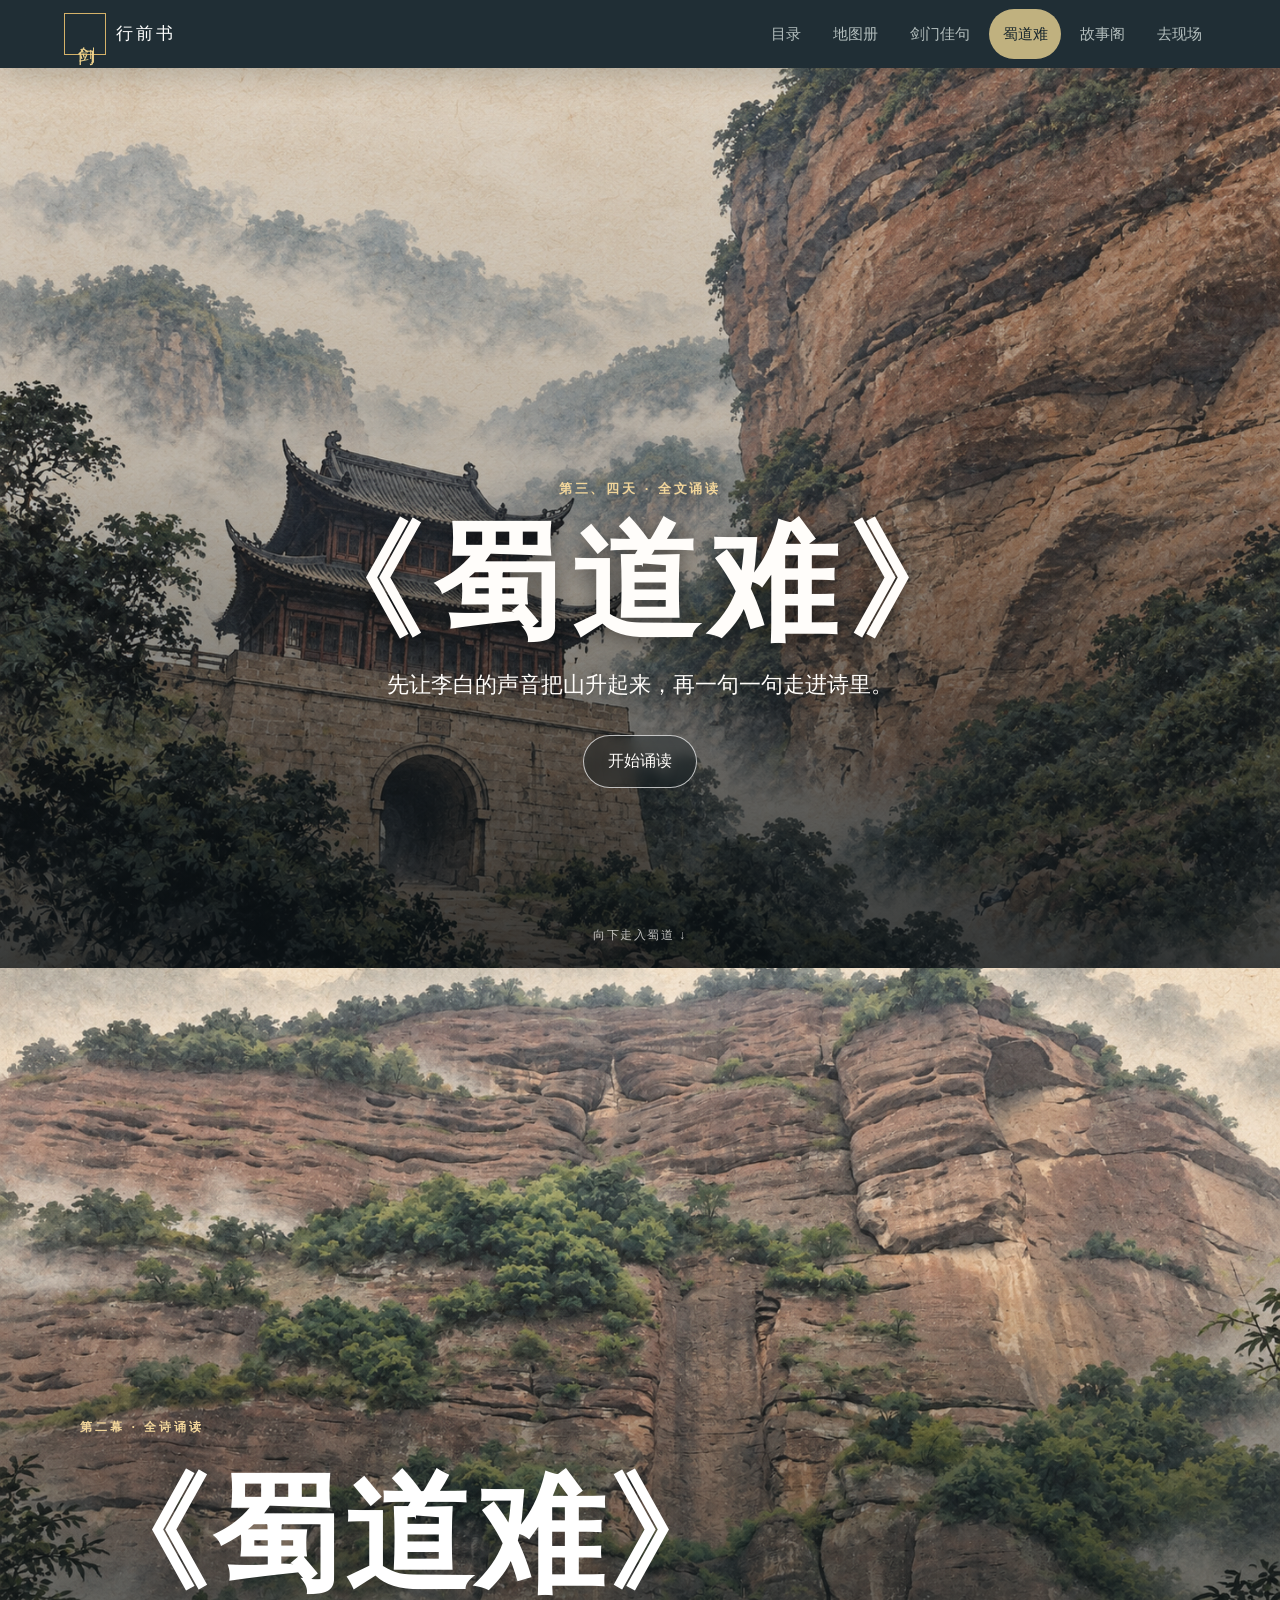
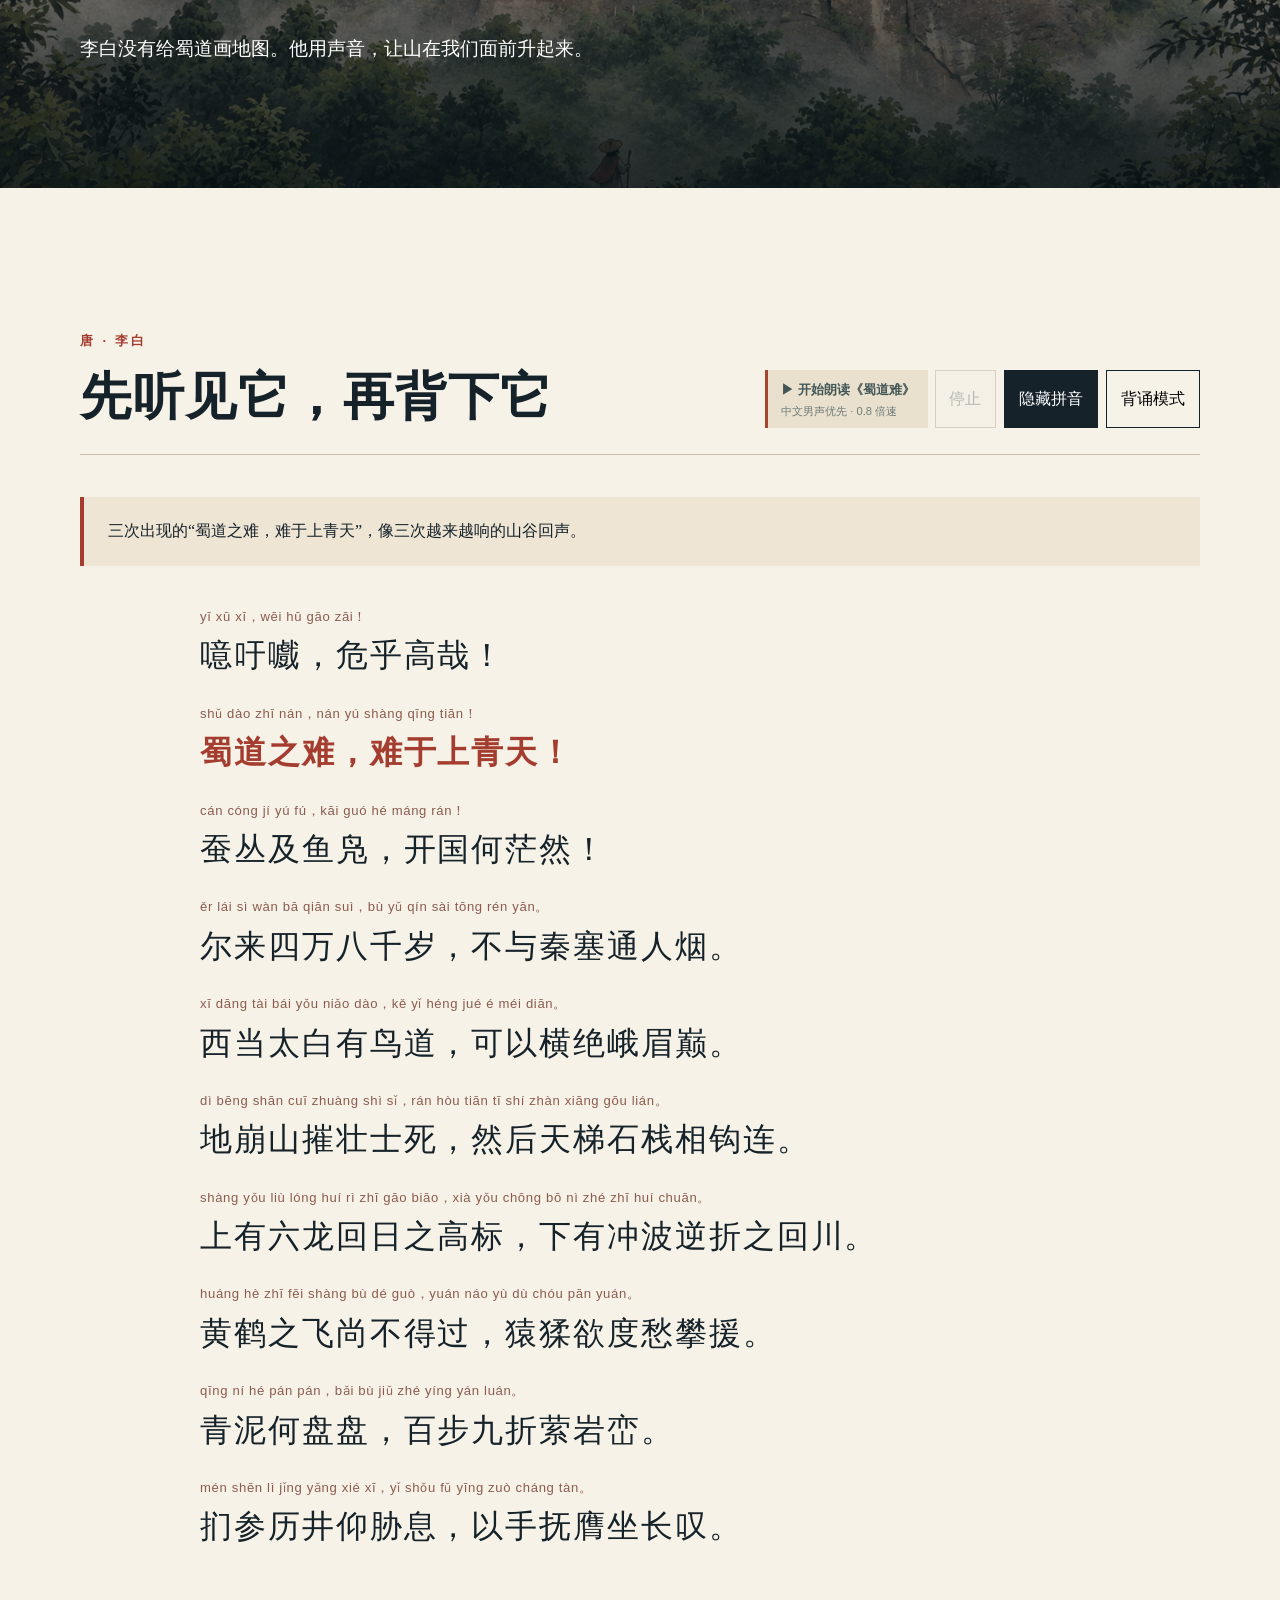
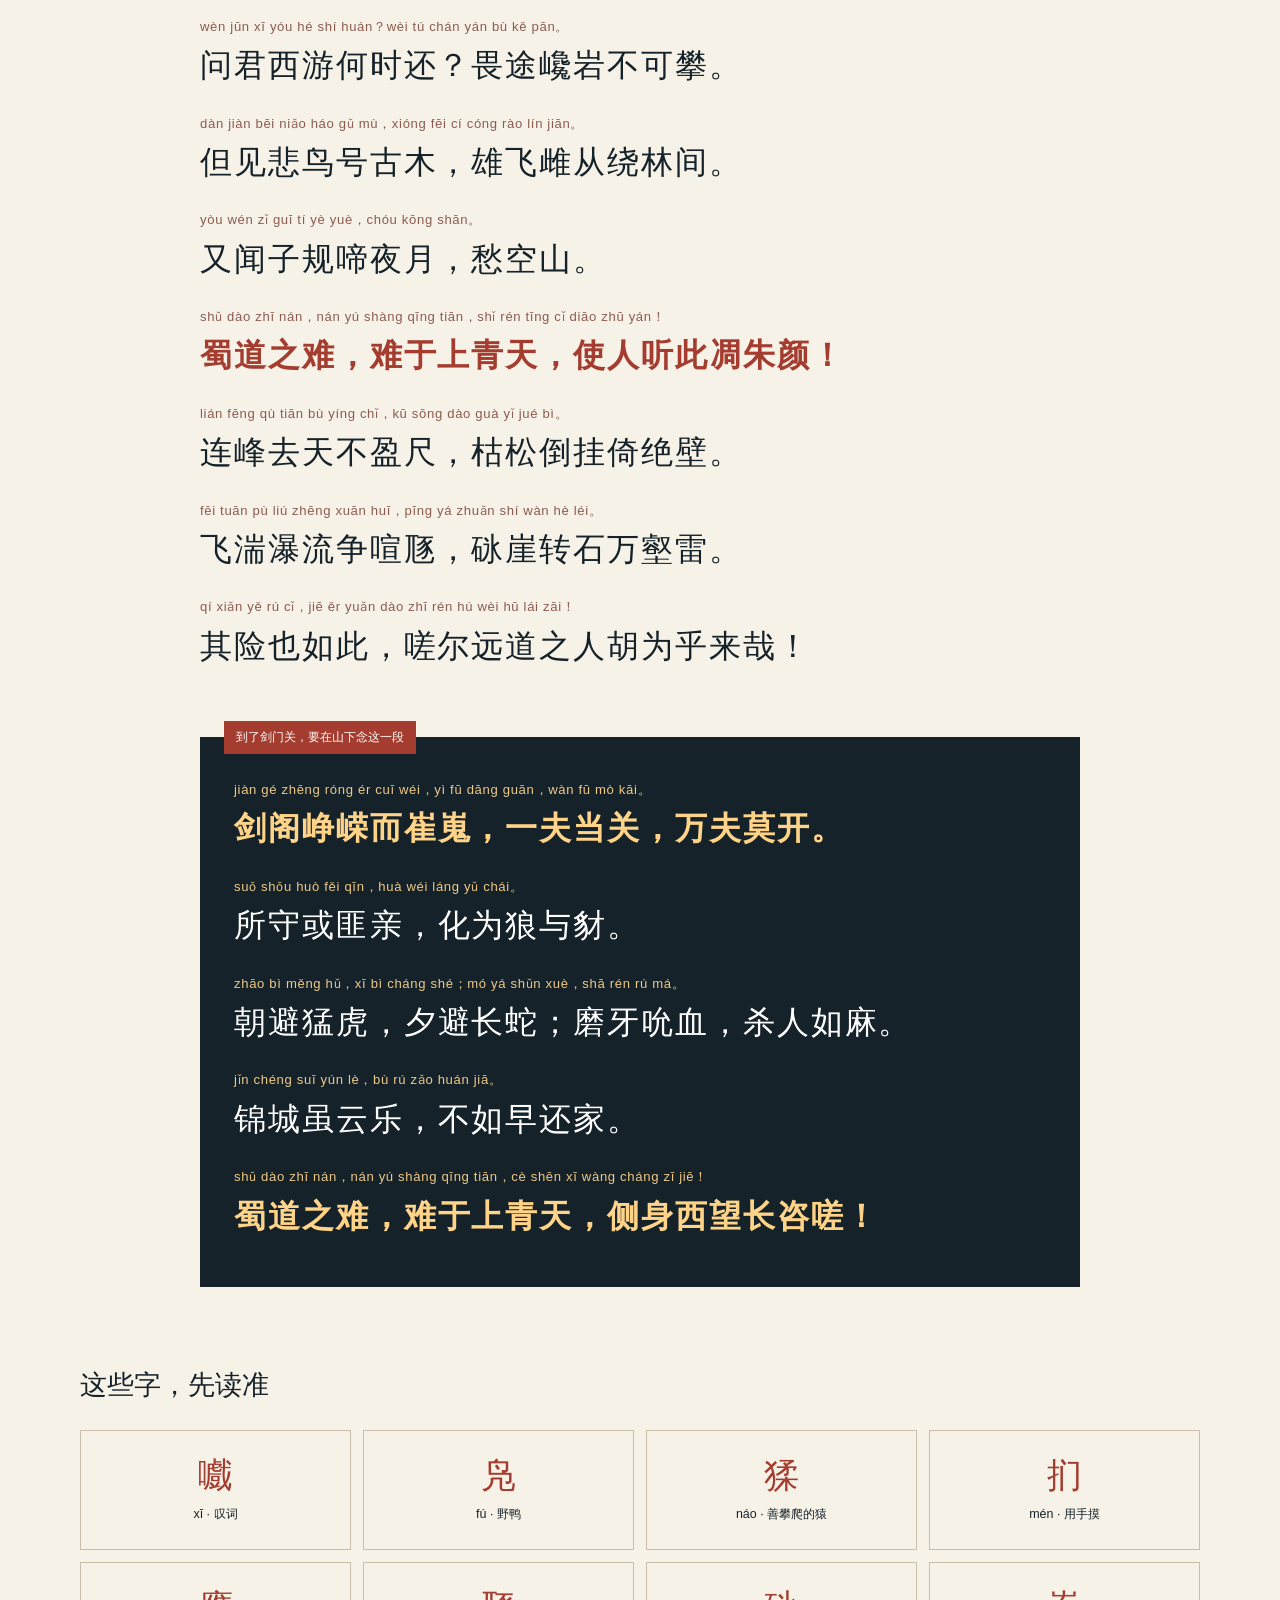
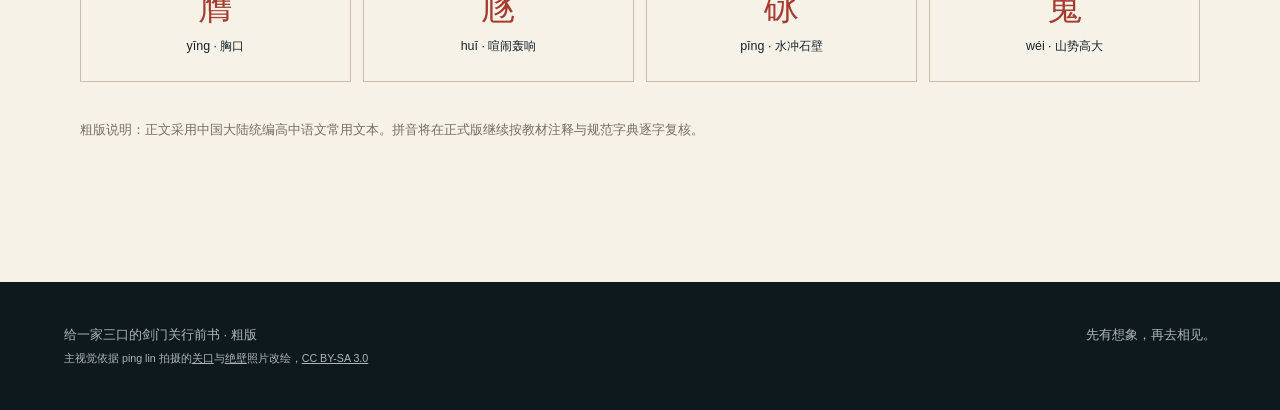
==== commit cbdd0677: "Restore slower in-page poem narration" ====
--- a/shudaonan.html
+++ b/shudaonan.html
@@ -63,7 +63,10 @@
           <h2 id="poem-heading">先听见它，再背下它</h2>
         </div>
         <div class="reader-controls" aria-label="诵读显示设置">
-          <a class="audio-status audio-ready" href="https://www.cnr.cn/zgzb/zgdwt107/wzsl/" target="_blank" rel="noreferrer"><b>▶ 听乔榛朗诵《蜀道难》</b><small>男性真人朗诵 · 打开央广网官方节目页</small></a>
+          <div class="poem-audio" aria-label="《蜀道难》站内朗读">
+            <button class="audio-status audio-ready" id="poem-audio-toggle" type="button" aria-pressed="false"><b>▶ 开始朗读《蜀道难》</b><small>中文男声优先 · 0.8 倍速</small></button>
+            <button class="audio-stop" id="poem-audio-stop" type="button" disabled>停止</button>
+          </div>
           <button type="button" class="control active" id="pinyin-toggle" aria-pressed="true">隐藏拼音</button>
           <button type="button" class="control" id="memory-toggle" aria-pressed="false">背诵模式</button>
         </div>
--- a/styles.css
+++ b/styles.css
@@ -212,5 +212,5 @@
 body.stories-page{overflow-x:hidden}.stories-hero>div{width:100%;min-width:0}.stories-hero h1,.stories-hero p{overflow-wrap:anywhere}
 @media(max-width:520px){.stories-hero{width:100%;max-width:100vw;overflow:hidden}.stories-hero>div{width:100%;max-width:100%}.stories-hero h1{font-size:2.65rem;line-height:1.08;word-break:break-all}.stories-hero>div>p:last-child{width:100%;max-width:100%;font-size:1rem;line-height:1.75;white-space:normal;word-break:break-all}}
 
-.audio-status{display:flex;flex-direction:column;justify-content:center;min-height:46px;padding:.5rem .8rem;border-left:3px solid #a44732;color:#435657;background:#e9e1ce}.audio-status b{font-size:.82rem}.audio-status small{margin-top:.15rem;font-size:.7rem;line-height:1.35;color:#6f7b78}.audio-ready{text-decoration:none;transition:background .2s ease,transform .2s ease}.audio-ready:hover,.audio-ready:focus-visible{color:#fff;background:#a44732;transform:translateY(-1px)}.audio-ready:hover small,.audio-ready:focus-visible small{color:#fff4de}
-@media(max-width:650px){.audio-status{width:100%;order:3;margin-top:.35rem}}
+.poem-audio{display:flex;align-items:stretch;gap:.4rem}.audio-status{display:flex;flex-direction:column;justify-content:center;min-height:50px;padding:.55rem .85rem;border:0;border-left:3px solid #a44732;color:#435657;background:#e9e1ce;text-align:left;cursor:pointer}.audio-status b{font-size:.82rem}.audio-status small{margin-top:.15rem;font-size:.7rem;line-height:1.35;color:#6f7b78}.audio-ready{transition:background .2s ease,transform .2s ease}.audio-ready:hover,.audio-ready:focus-visible,.audio-ready.is-reading{color:#fff;background:#a44732;transform:translateY(-1px)}.audio-ready:hover small,.audio-ready:focus-visible small,.audio-ready.is-reading small{color:#fff4de}.audio-stop{padding:0 .85rem;border:1px solid #a9a18f;color:#5c6766;background:#f4efe3;cursor:pointer}.audio-stop:disabled{cursor:not-allowed;opacity:.42}.verse{transition:color .2s ease,background .2s ease}.verse.is-speaking{color:#842f22;background:linear-gradient(transparent 68%,#ead28e 68%)}
+@media(max-width:650px){.poem-audio{width:100%;order:3;margin-top:.35rem}.audio-status{flex:1;min-width:0}.audio-stop{min-width:64px}}
